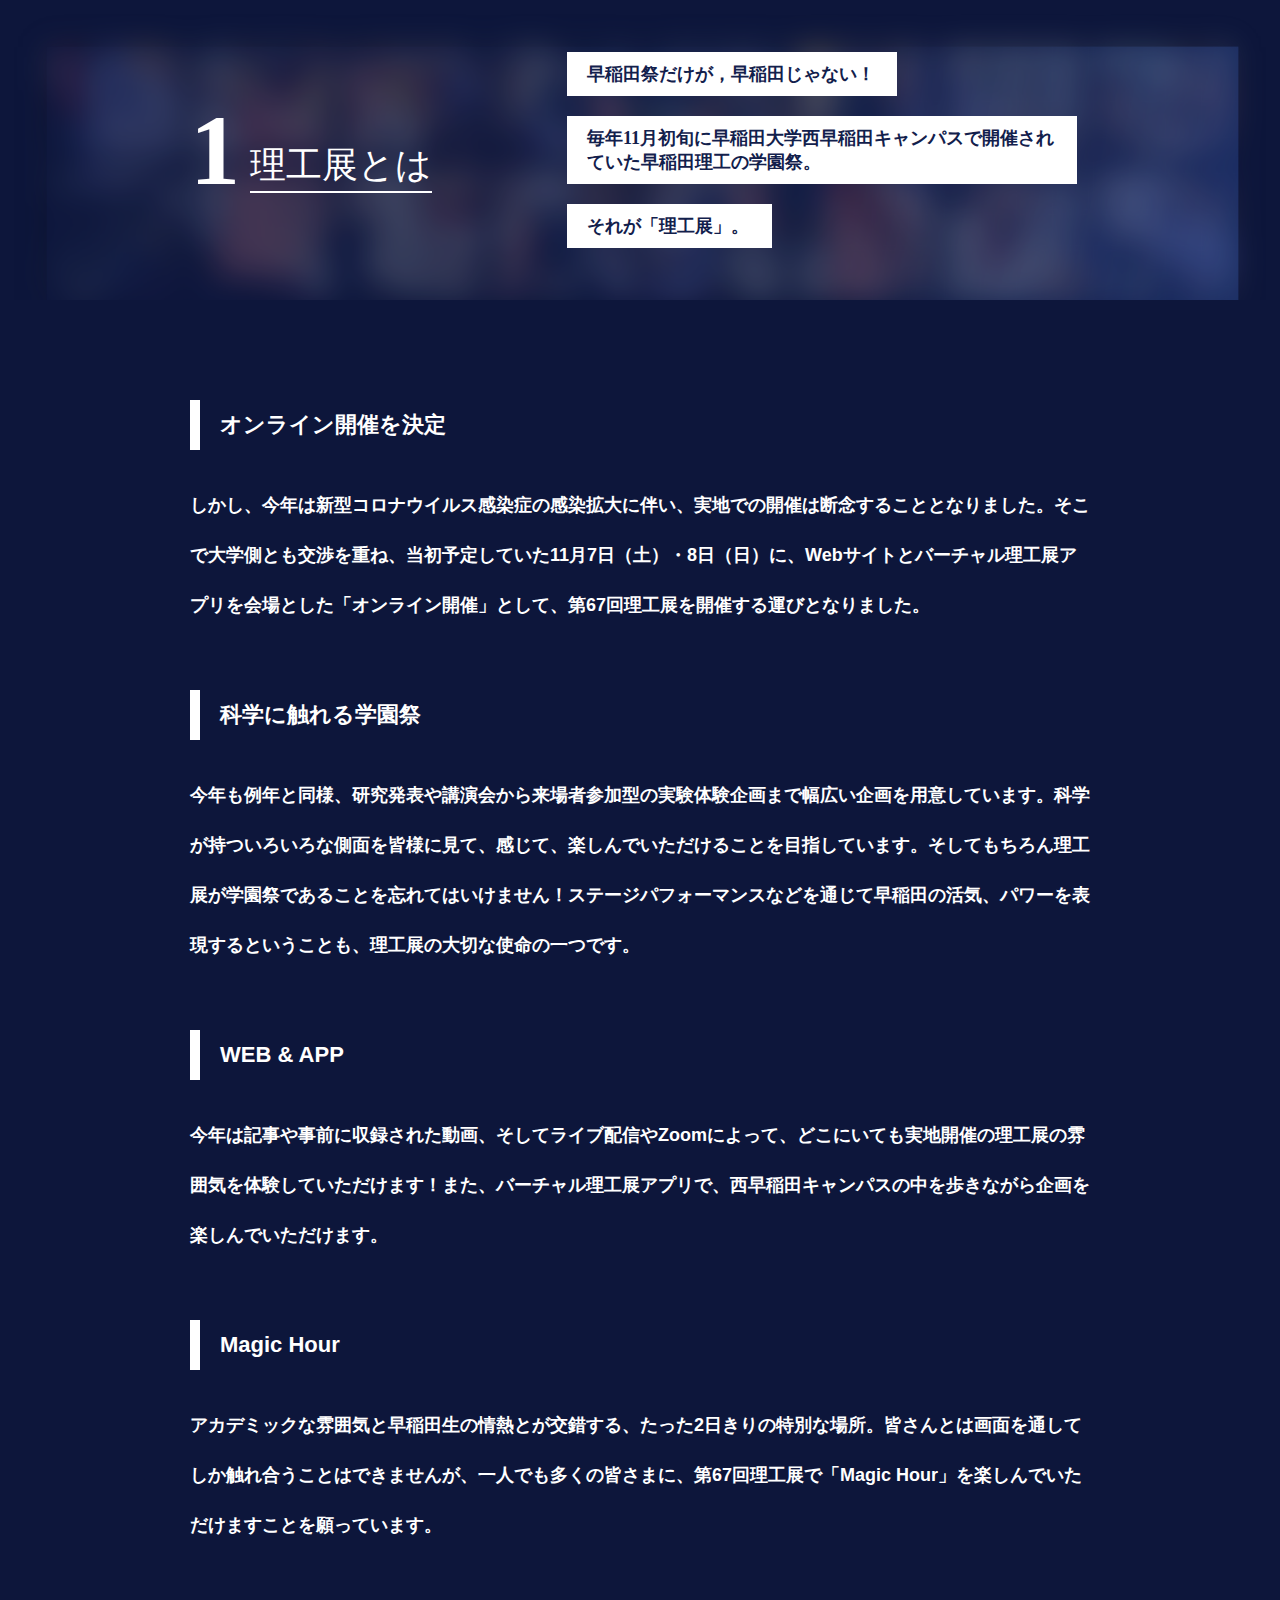
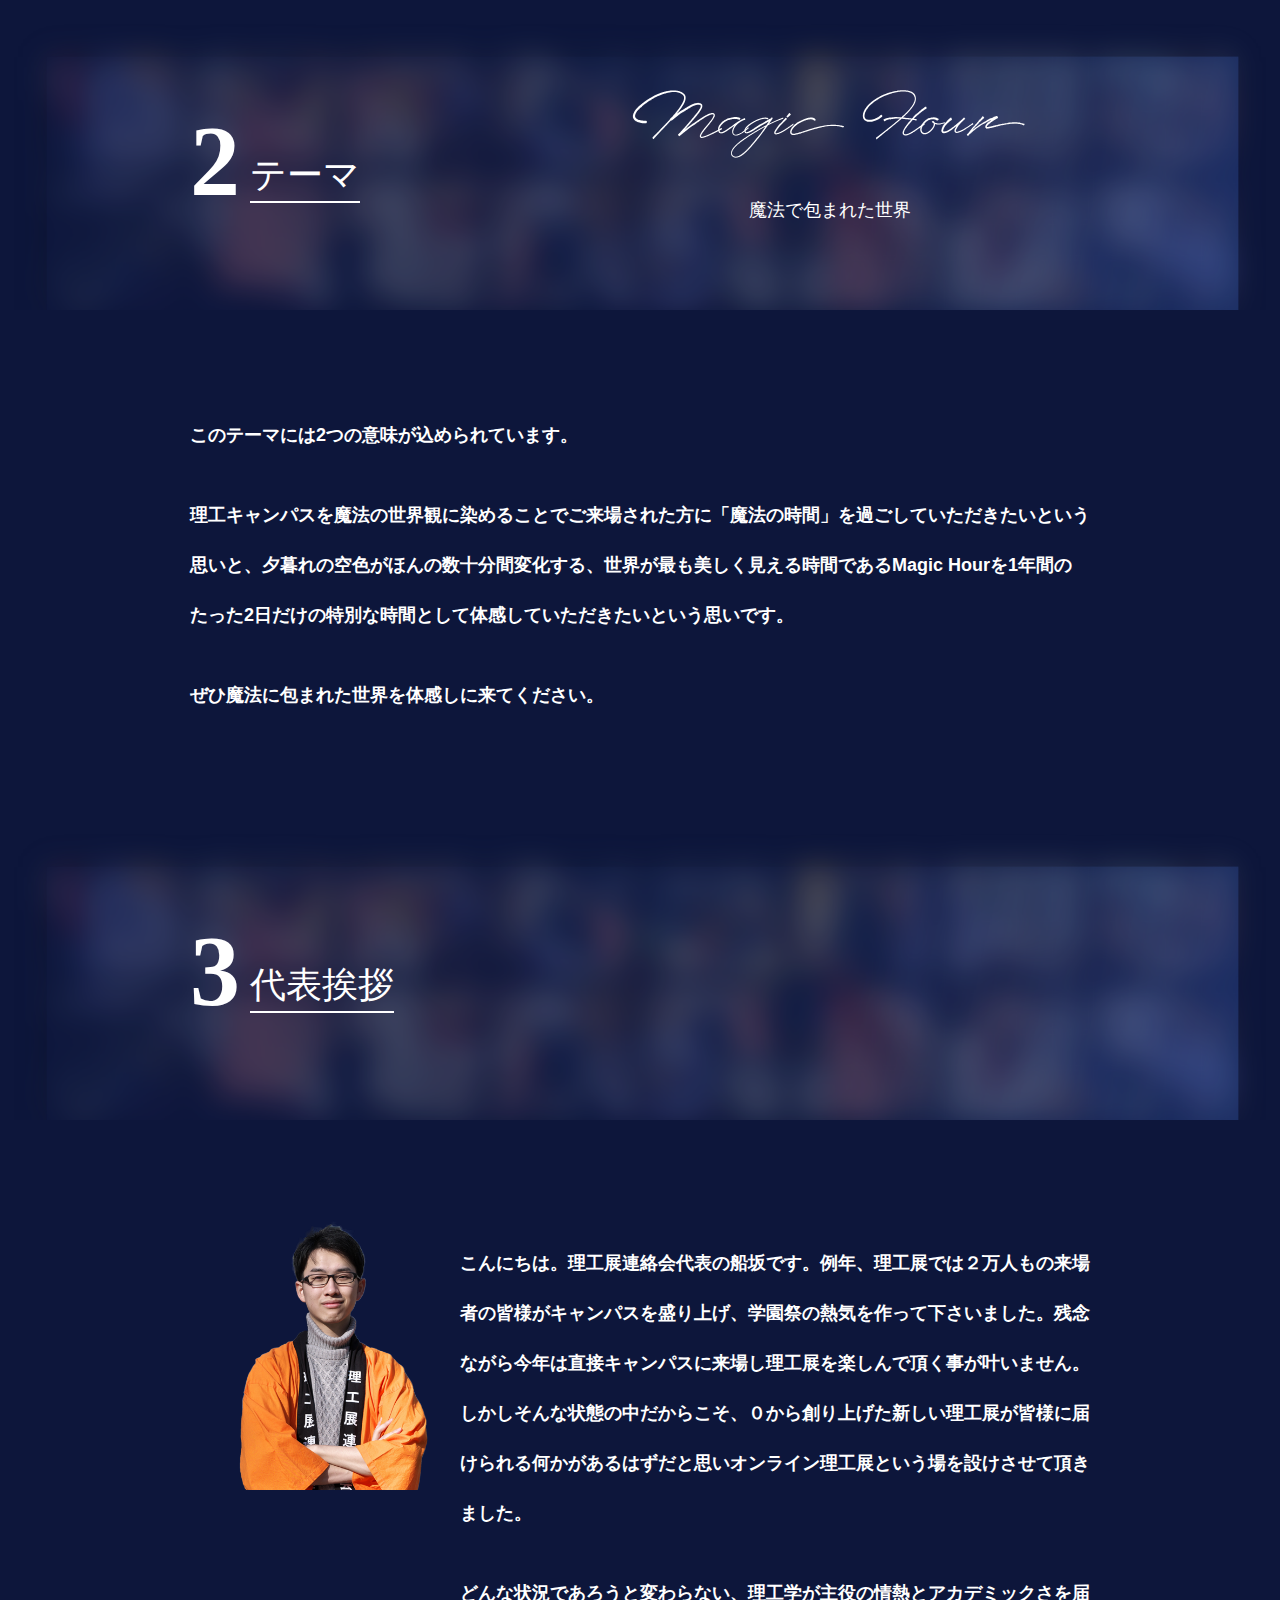
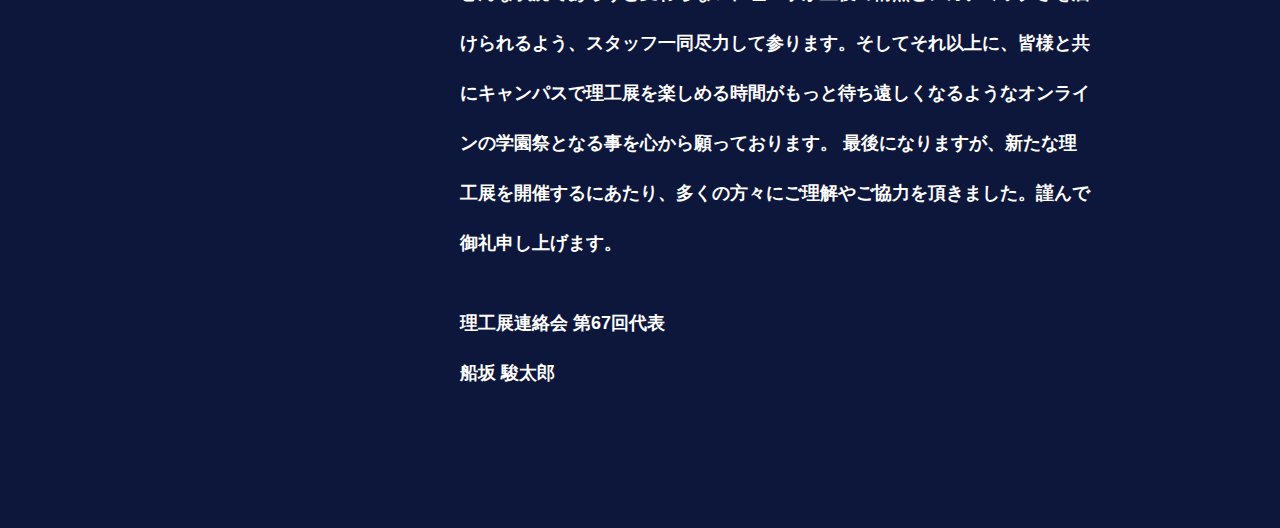
==== about/index.html @ 5e3087aa "アプリ用のやつ" ====
<!DOCTYPE html>
<html lang="ja">
<head>
    <meta charset="UTF-8">
    <meta name="viewport" content="width=device-width, initial-scale=1.0">
    <title>理工展とは - 早稲田理工の学園祭 第67回理工展</title>
</head>
<body>
    <div class = "header">
        <div class = "header2">
            <div class = "name">
                <span>1</span><h1>理工展とは</h1>
            </div>  
            <div class = "first">
                <div class = "waseda">早稲田祭だけが，早稲田じゃない！</div>
                <div class = "year">毎年11月初旬に早稲田大学西早稲田キャンパスで開催されていた早稲田理工の学園祭。</div>
                <div class = "so">それが「理工展」。</div>
            </div> 
        </div>
    </div>
    <div class = "first2">
        <div class = "waseda">早稲田祭だけが，早稲田じゃない！</div>
        <div class = "year">毎年11月初旬に早稲田大学西早稲田キャンパスで開催されていた早稲田理工の学園祭。</div>
        <div class = "so">それが「理工展」。</div>
    </div>
    <div class = "content">
            <h2>オンライン開催を決定</h2>
            <p>しかし、今年は新型コロナウイルス感染症の感染拡大に伴い、実地での開催は断念することとなりました。そこで大学側とも交渉を重ね、当初予定していた11月7日（土）・8日（日）に、Webサイトとバーチャル理工展アプリを会場とした「オンライン開催」として、第67回理工展を開催する運びとなりました。</p>
            <h2>科学に触れる学園祭</h2>
            <p>今年も例年と同様、研究発表や講演会から来場者参加型の実験体験企画まで幅広い企画を用意しています。科学が持ついろいろな側面を皆様に見て、感じて、楽しんでいただけることを目指しています。そしてもちろん理工展が学園祭であることを忘れてはいけません！ステージパフォーマンスなどを通じて早稲田の活気、パワーを表現するということも、理工展の大切な使命の一つです。</p>
            <h2>WEB & APP</h2>
            <p>今年は記事や事前に収録された動画、そしてライブ配信やZoomによって、どこにいても実地開催の理工展の雰囲気を体験していただけます！また、バーチャル理工展アプリで、西早稲田キャンパスの中を歩きながら企画を楽しんでいただけます。</p>
            <h2>Magic Hour</h2>
            <p>アカデミックな雰囲気と早稲田生の情熱とが交錯する、たった2日きりの特別な場所。皆さんとは画面を通してしか触れ合うことはできませんが、一人でも多くの皆さまに、第67回理工展で「Magic Hour」を楽しんでいただけますことを願っています。</p>
    </div>    
    <div class = "header">
        <div class = "header2">
            <div class = "name">
                <span>2</span><h1>テーマ</h1>
            </div>
            <div class = "magic">
                <div class = "Magic_Hour"> </div>
                <div class = "sub">魔法で包まれた世界</div>
            </div>
        </div>
    </div>
    <div class = "magic2">
        <div class = "Magic_Hour"> </div>
        <div class = "sub">魔法で包まれた世界</div>
    </div>
    <div class = "theme">
        <p>このテーマには2つの意味が込められています。</p>
        <p>理工キャンパスを魔法の世界観に染めることでご来場された方に「魔法の時間」を過ごしていただきたいという思いと、夕暮れの空色がほんの数十分間変化する、世界が最も美しく見える時間であるMagic Hourを1年間のたった2日だけの特別な時間として体感していただきたいという思いです。</p>
        <p>ぜひ魔法に包まれた世界を体感しに来てください。</p>
    </div>
    <div class = "header">
        <div class = "header2">
            <div class = "name">
                <span>3</span>
                <h1>代表挨拶</h1>
            </div>
        </div>
    </div>
    <div class = "Funasaka">
        <img src = "representative.png" class = "representative" width = "30%" height = "40%" alt = "代表　船坂　駿太郎">
        <div class = "message">
            <p>こんにちは。理工展連絡会代表の船坂です。例年、理工展では２万人もの来場者の皆様がキャンパスを盛り上げ、学園祭の熱気を作って下さいました。残念ながら今年は直接キャンパスに来場し理工展を楽しんで頂く事が叶いません。しかしそんな状態の中だからこそ、０から創り上げた新しい理工展が皆様に届けられる何かがあるはずだと思いオンライン理工展という場を設けさせて頂きました。</p>
            <p>どんな状況であろうと変わらない、理工学が主役の情熱とアカデミックさを届けられるよう、スタッフ一同尽力して参ります。そしてそれ以上に、皆様と共にキャンパスで理工展を楽しめる時間がもっと待ち遠しくなるようなオンラインの学園祭となる事を心から願っております。
                最後になりますが、新たな理工展を開催するにあたり、多くの方々にご理解やご協力を頂きました。謹んで御礼申し上げます。</p>
            <p>理工展連絡会 第67回代表<br>船坂 駿太郎</p>
        </div>
    </div>
</body>
</html>

<style>
    body{
        background-color: #0D163B;
        margin: 0;
        width: 100%;
        padding:0px 0px 100px 0px;
        font-family: "Yu Gothic", "游ゴシック", "YuGothic", "游ゴシック体", "ヒラギノ角ゴ Pro W3", "メイリオ", 'Noto Sans JP', sans-serif;
    }

    .back1{
        background-image: url(back.png);
        height: 500px;
        width: 100%;
        top: 0px;
        background-size: cover;
        position: absolute;
        z-index: 1;
    }

    .back2{
        background-image: url(back.png);
        height: 500px;
        width: 100%;
        background-size: cover;
        position: absolute;
        top: 1900px;
        z-index: 1;
    }

    .back3{
        background-image: url(back.png);
        height: 500px;
        width: 100%;
        background-size: cover;
        top: 2950px;
        z-index: 1;

    }
    
    .header{
        display: flex;
        width: 100%;
        height: 300px;
        margin: 0px 0px 100px 0px;
        margin-top: 0;
        background-image: url(back.png);
        background-size: cover;
    }

    .header2{
        display: flex;
        height: 300px;
        width: 900px;
        margin: 0 auto;
        align-items: center;

    }
    .name{
        display:flex;
        flex-direction: row;
    }

    span{
        color: white;
        font-size: 100px;
        font-family: 'Century Gothic';
        font-weight:bold;
        margin-right: 10px;
    }

    .first{
        margin-left: 15%;
        margin-top: 20px;
        vertical-align: center;
        width: auto;
        font-weight: bold;
        z-index: 10;
        font-size: 18px;
    }

    .first2{
        display: none;
    }

    .first div{
        color: #12204C;
        background-color: white;
        font-family: 'Yu Gothic';
        margin-bottom: 20px;
        padding: 10px 20px;
    }

    .waseda{
        width: 290px
    }
    .year{
        width: 470px
    }
    .so{
        width: 165px;
    }

    .magic{
        color: white;
        line-height: 100px;
        top:2040px;
        margin-left: 30%;
        text-align: center;
    }

    .magic2{
        display: none;
    }

    .Magic_Hour{
        background-image: url("magicHour.svg");
        background-repeat: no-repeat;
        height: 100px;
        width: 400px;
        background-size: cover;
    }
    
    .sub{
        font-size: 18px;
        font-family: "Yu Gothic", "游ゴシック", "YuGothic", "游ゴシック体", "ヒラギノ角ゴ Pro W3", "メイリオ", 'Noto Sans JP', sans-serif;
    }

    .content{
        margin-top: 280px;
        line-height: 50px;
        width: 900px;
        margin: 0 auto;
    }
    
    .content p{
        margin-bottom: 60px;
        font-weight: bold;
        line-height: 50px;
        font-size: 18px;
        color: white;
    }

    .theme{
        color: white;
        font-family: "Yu Gothic", "游ゴシック", "YuGothic", "游ゴシック体", "ヒラギノ角ゴ Pro W3", "メイリオ", 'Noto Sans JP', sans-serif;
        font-weight:40px;
        font-size:18px;
        margin: 0px auto 100px auto;
        font-weight: bold;
        line-height: 50px;
        width: 900px;
    }

    .theme p:not(:last-child){
        margin-bottom: 30px;
    }
        
    h1{
        color: white;
        height:50px;
        width: auto;
        margin: 125px 0px;
        vertical-align: center;
        margin: 48px 0px 0px 0px;        
        font-size: 36px;
        font-weight: normal;
        padding: 0;
        border-bottom: white solid 2px;
        display: inline-block;
    }

    h2{
        color: white;
        border-left: white solid 10px;
        padding-left: 20px;
        margin-bottom: 30px;
        font-size: 22px;
    }
    .message{
        color: white;
        font-weight:40px;
        font-size:18px;
        font-weight: bold;
        line-height: 50px;
        font-family: "Yu Gothic", "游ゴシック", "YuGothic", "游ゴシック体", "ヒラギノ角ゴ Pro W3", "メイリオ", 'Noto Sans JP', sans-serif;
        width: 900px;
        margin: 0 auto;
    }

    .message p {
        margin-bottom: 30px;
    }
    
    .Funasaka{
        display: flex;
        width: 900px;
        margin: 0 auto;
    }

/*1000px以下*/
@media screen and (max-width: 1000px) {
    body{
        background-color: #0D163B;
        margin: 0;
        padding:0px 0px 100px 0px;
    }

    .theme{
        margin-top: 350px;
        line-height: 50px;
        width: 550px;
        margin: 0 auto;
    }

    .box{
        top: 0px;
        position: relative;
        z-index: 5;
        width: 550px;
    }

    span{
        color: white;
        font-size: 100px;
        height:100px;
        line-height: 100px;
        font-family: 'Century Gothic';
        font-weight:bold;
        margin-right: 10px;
    }

    .first{
        display: none;
    }

    .first2{
        display: block;
        margin: 0 auto 80px auto;
        word-break: break-all;
        top: 400px;
        width: auto;
        font-weight: bold;
        font-size: 20px;
        text-align: center;
    }

    .first2 div{
        color: #12204C;
        background-color: white;
        font-family: "Yu Gothic", "游ゴシック", "YuGothic", "游ゴシック体", "ヒラギノ角ゴ Pro W3", "メイリオ", 'Noto Sans JP', sans-serif;
        margin-bottom: 20px;
        padding: 10px;
    }
    .waseda{
        color: #12204C;
        background-color: white;
        word-break: break-all;
        width: 350px;
        margin: 0 auto;
        
    }
    .year{
        word-break: break-all;
        width: 590px;
        margin: 0 auto;
    }
    .so{
        word-break: break-all;
        margin: 0 auto;
        width: 200px;
        text-align: center;
        color: #12204c;
        background-color: white;
    }

    .magic{
        display: none;
    }
        
    .magic2{
        display: block;
        margin:0 auto;
        width: 100%;
        color: #12204c;
        top: 2750px;
        left: 0;
        margin-top: 0px;
    }

    .Magic_Hour{
        color: #12204c;
        font-size: 50px;
        font-family: 'Monotype Corsiva';
        background-color: white;
        margin: 0 auto;
        margin-bottom: 10px;
        line-height: 80px;
        background-image: url("magicHour_dark.svg");
        padding-left: 10px;
        padding-right: 10px;
        background-repeat: no-repeat;
        height: 100px;
        width: 350px;
        background-size: 330px;
        background-position: 20px;
    }
    
    .sub{
        color:#12204c;
        font-size: 18px;
        font-family: "Yu Gothic", "游ゴシック", "YuGothic", "游ゴシック体", "ヒラギノ角ゴ Pro W3", "メイリオ", 'Noto Sans JP', sans-serif;
        background-color: white;
        margin: 0 auto;
        height: 40px;
        line-height: 40px;
        text-align: center;
        width:200px;
    }
    .content p{
        margin-bottom: 60px;
        font-weight: bold;
        line-height: 50px;
        font-size: 18px;
        font-family: 'Yu Gothic';
        color: white;
    }
    .content{
        line-height: 50px;
        width: 550px;
        margin: 0 auto;
    }

    .content p{
        margin-top: 20px;
        font-size: 16px;
        line-height: 40px;
        margin-bottom: 30px;
    }

    .theme{
        color: white;
        font-family: 'Yu Gothic';
        margin-top: 100px;
        margin-bottom: 100px;
        font-weight:40px;
        font-size:16px;
        font-weight: bold;
        line-height: 50px;
    }
        
    h1{
        color: white;
        height:55px;
        line-height: 55px;
        vertical-align: center;
        margin: 31px 0px 0px 0px;        
        font-size: 36px;
        font-weight: normal;
        padding: 0;
        border-bottom: white solid 2px;
    }

    .name{
        margin: 0 auto;
    }

    h2{
        color: white;
        border-left: white solid 10px;
        padding-left: 20px;
        margin-bottom: 30px;
        font-size: 20px;
    }
    .message{
        color: white;
        font-weight:40px;
        font-size:16px;
        font-weight: bold;
        line-height: 50px;
        margin-top: 90px;
        width: 550px;
        margin: 100px auto 0px auto;
    }
    .Funasaka{
        display: block;
        width: 550px;
        margin-top: 100px;
    }
    .representative{
        display:block;
        margin: 0 auto;
        height:300px;
        width: 300px;
        margin-top: 30px;
    }
}
/*600px以下*/
@media screen and (max-width: 600px) {
    
    .box{
        margin: 0 auto;
        width: 300px;
    }

    .first2{
        margin: 0px auto 30px auto;
        margin-top: 0px;
        font-size: 14px;
        width: calc(100% - 20px);
        padding: 0px 10px;
        top: 380px;
    }

    .header{
        height: 200px;
        align-items: center;
        margin-bottom: 30px;
    }

    h1{
        font-size: 28px;
        margin-top: 24px;
    }

    span{
        font-size: 80px;
        margin-right: 20px;
    }

    h2{
        margin: 0;
        font-size: 18px;
        line-height: 50px;
        padding-left: 20px;
    }

    .waseda{
        word-break: break-all;
        width:250px;
        margin: 0 auto;
    }

    .year{
        word-break: break-all;
        margin: 0 auto;
        width: 295px;
    }

    .so{
        word-break: break-all;
        margin: 0 auto;
        width: 180px;
    }

    .content p{
        font-size: 16px;
    }

    .magic{
        top: 3300px;
    }

    .Magic_Hour{
        background-color: none;
        height: 80px;
        width: 280px;
        padding: 0px;
        background-size: 240px;
        
    }

    img{
        margin: 0 auto;
    }

    .Funasaka{
        display: block;
        margin-top: 100px;
    }

    .content{
        width: calc(100% - 20px);
        margin: 0 auto;
        margin: 0px 10px;

    }

    .theme{
        width: calc(100% - 20px);
        margin : 30px auto 30px auto;
        font-size: 16px;
        line-height: 40px;
    }

    .Funasaka{
        width: calc(100% - 20px);
        margin: 0 auto;
        margin: 0px 10px;

    }

    .Funasaka p{
        margin-bottom: 30px;
    }

    .message{
        width: calc(100% - 20px);
        font-size: 16px;
        line-height: 40px;
        margin-top: 30px;
    }

}   
</style>
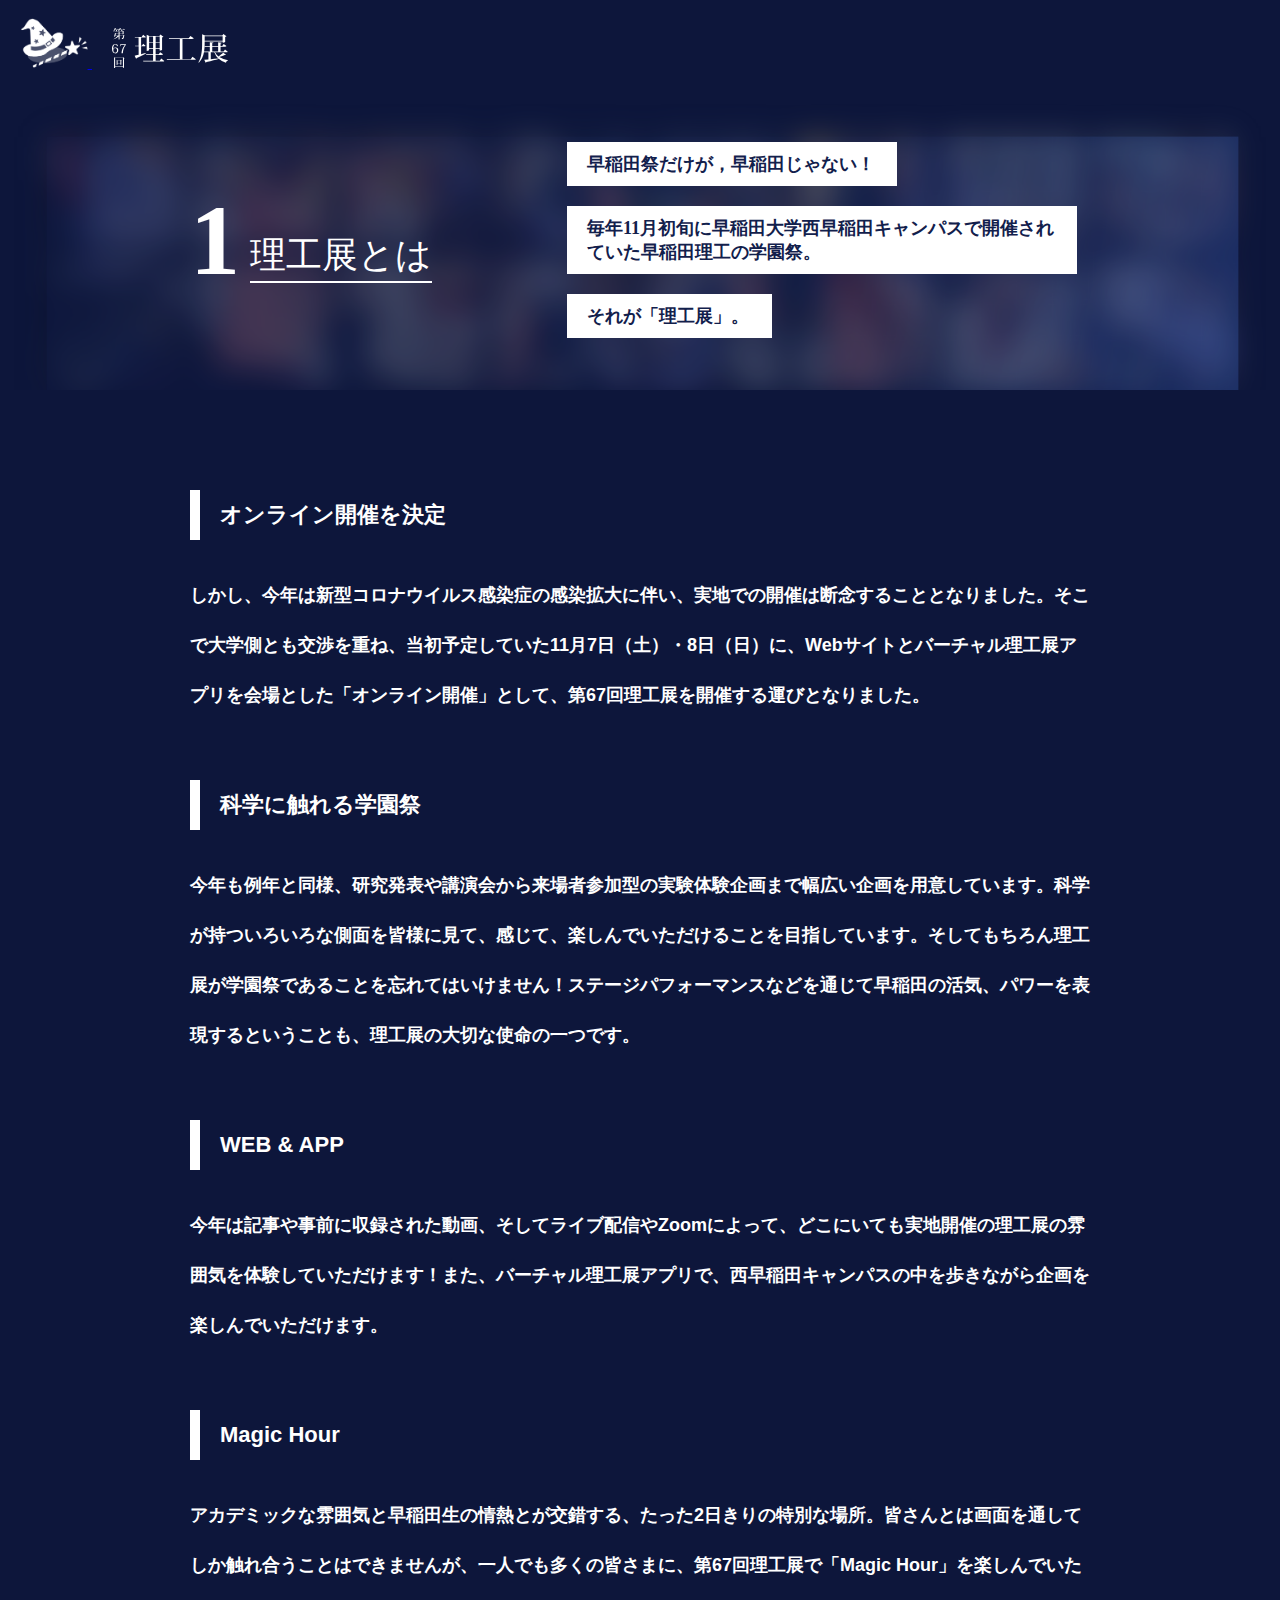
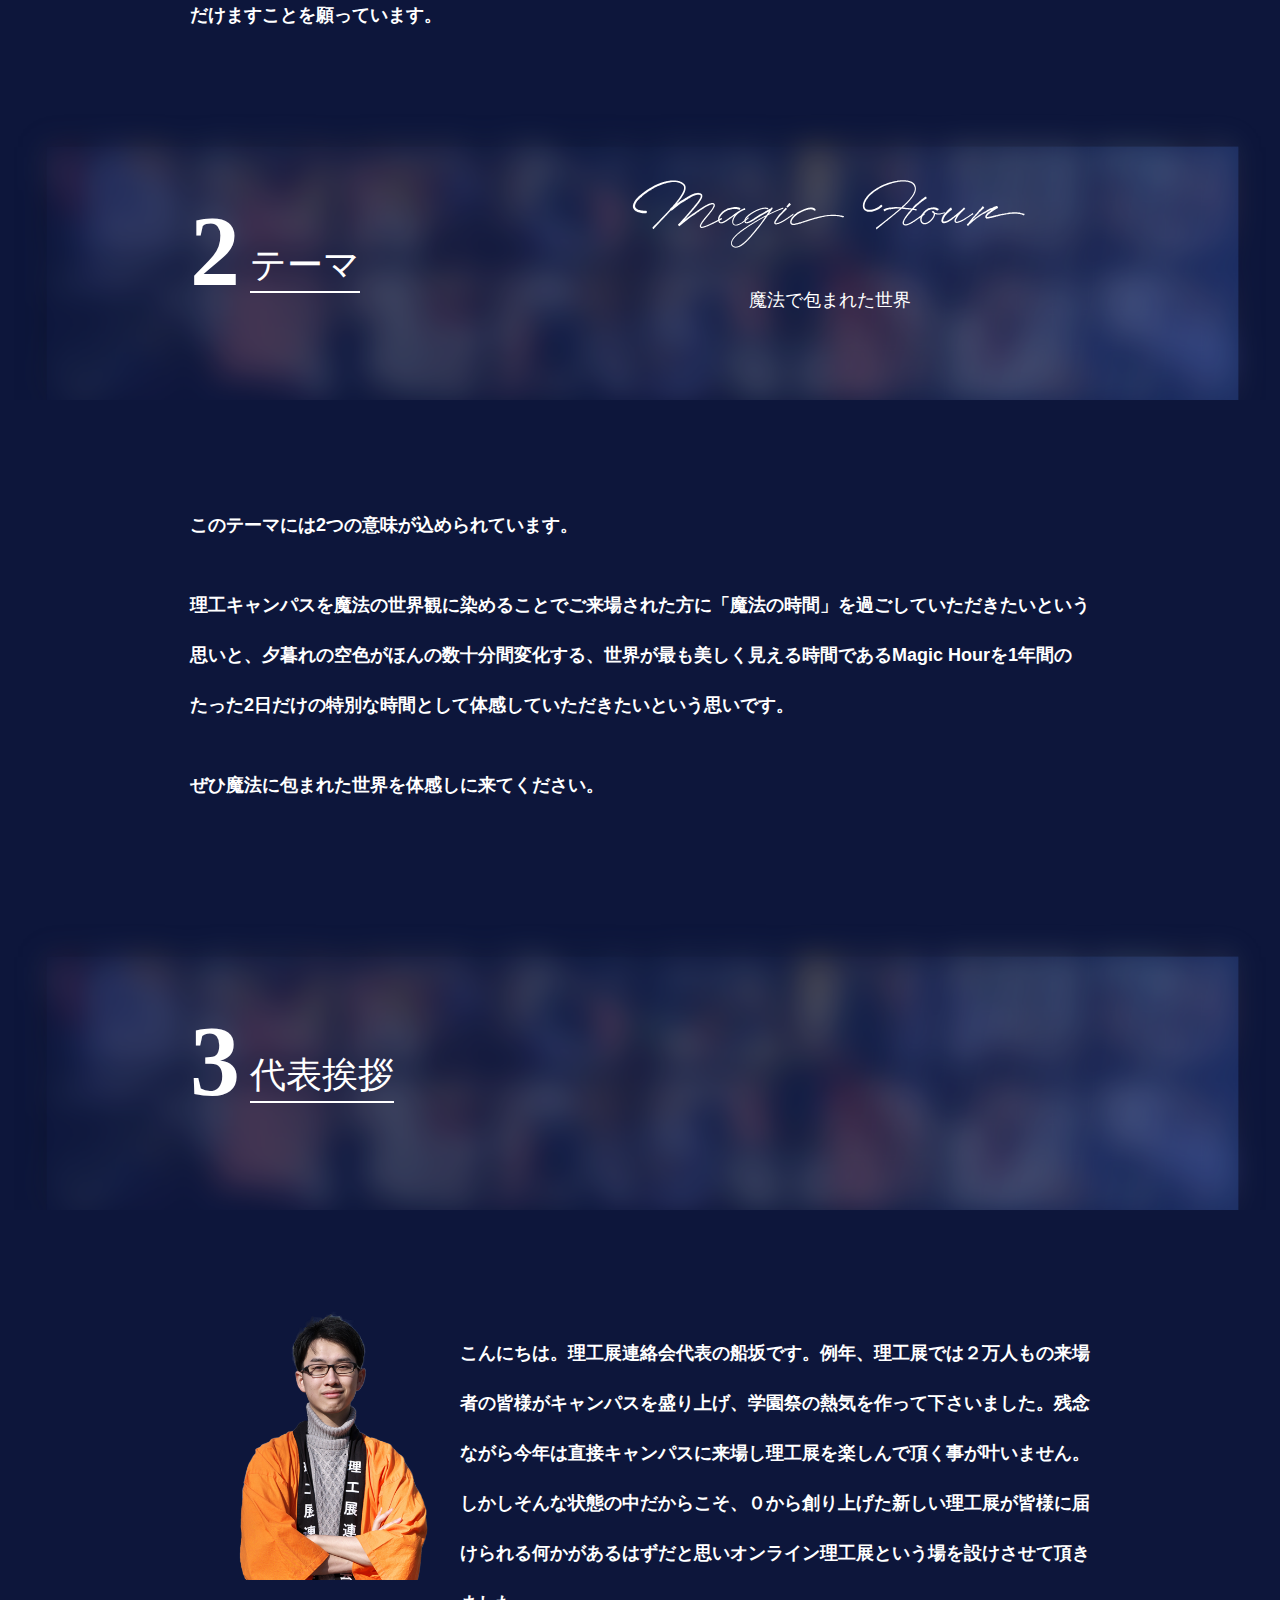
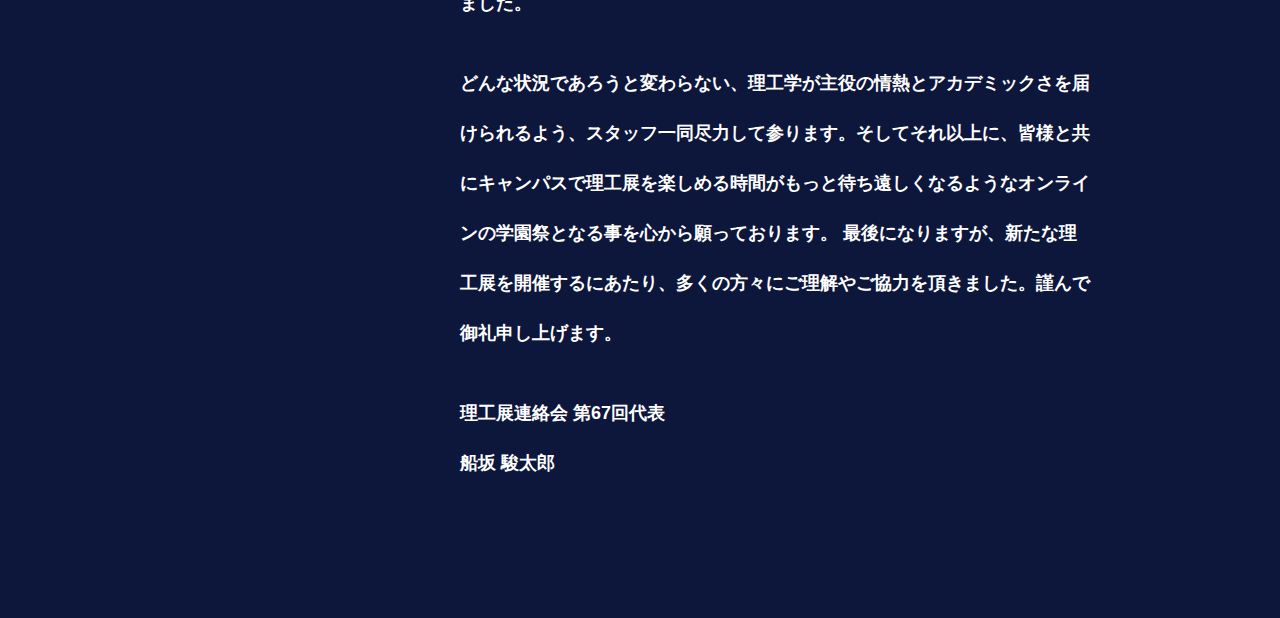
==== commit 3724a52d: "rootへのリンクをヘッダーに" ====
--- a/about/index.html
+++ b/about/index.html
@@ -1,11 +1,24 @@
 <!DOCTYPE html>
 <html lang="ja">
 <head>
+    <!-- Global site tag (gtag.js) - Google Analytics -->
+    <script async src="https://www.googletagmanager.com/gtag/js?id=UA-117940930-1"></script>
+    <script>
+        window.dataLayer = window.dataLayer || [];
+        function gtag(){dataLayer.push(arguments);}
+        gtag('js', new Date());
+        gtag('config', 'UA-117940930-1');
+    </script>
     <meta charset="UTF-8">
     <meta name="viewport" content="width=device-width, initial-scale=1.0">
     <title>理工展とは - 早稲田理工の学園祭 第67回理工展</title>
 </head>
 <body>
+    <header>
+        <a href = "/"><img src = "logo.png" alt = "ロゴ" class = "icon">
+        <img src = "logo-text.svg" alt = "ロゴ" class = "text"></a>
+    </header>
+
     <div class = "header">
         <div class = "header2">
             <div class = "name">
@@ -271,6 +284,25 @@
         width: 900px;
         margin: 0 auto;
     }
+    
+    header {
+        display: flex;
+        width: calc(100% - 40px);
+        height: 50px;
+        padding: 20px 20px;
+        z-index: 10000;
+        align-items: center;
+    }
+
+    header .icon {
+        height: 50px;
+        width: calc(50px/490*662);
+    }
+
+    header .text {
+        height: 40px;
+        margin: 0 auto 0 20px;
+    }
 
 /*1000px以下*/
 @media screen and (max-width: 1000px) {
@@ -584,6 +616,28 @@
         line-height: 40px;
         margin-top: 30px;
     }
-
 }   
+@media screen and (max-width: 700px) {
+  header {
+    position: fixed;
+    display: flex;
+    width: calc(100% - 20px);
+    height: 35px;
+    padding: 20px 10px;
+  }
+
+  header .icon {
+    height: 35px;
+    width: calc(35px/490*662);
+  }
+  
+  header .text {
+    height: 30px;
+    margin-left: 10px;
+  }
+
+  header select {
+    display: none;
+  }
+}
 </style>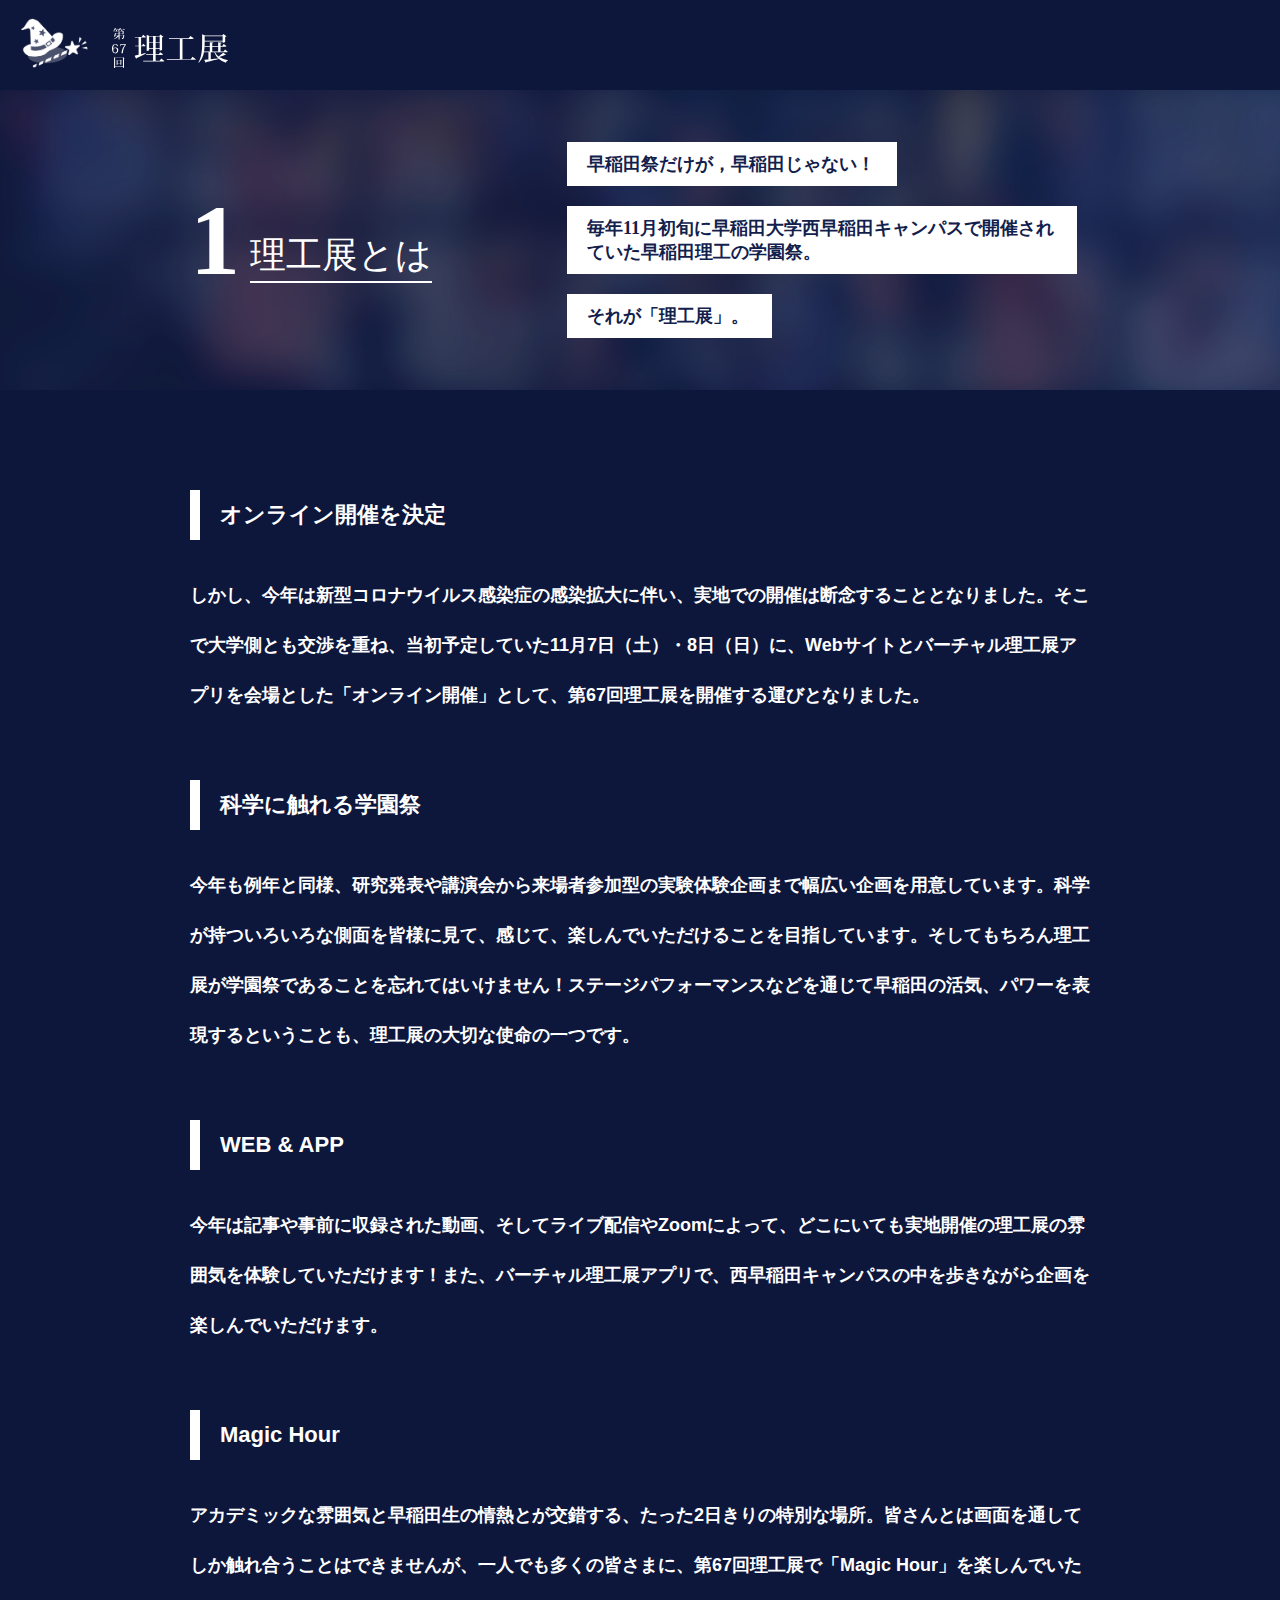
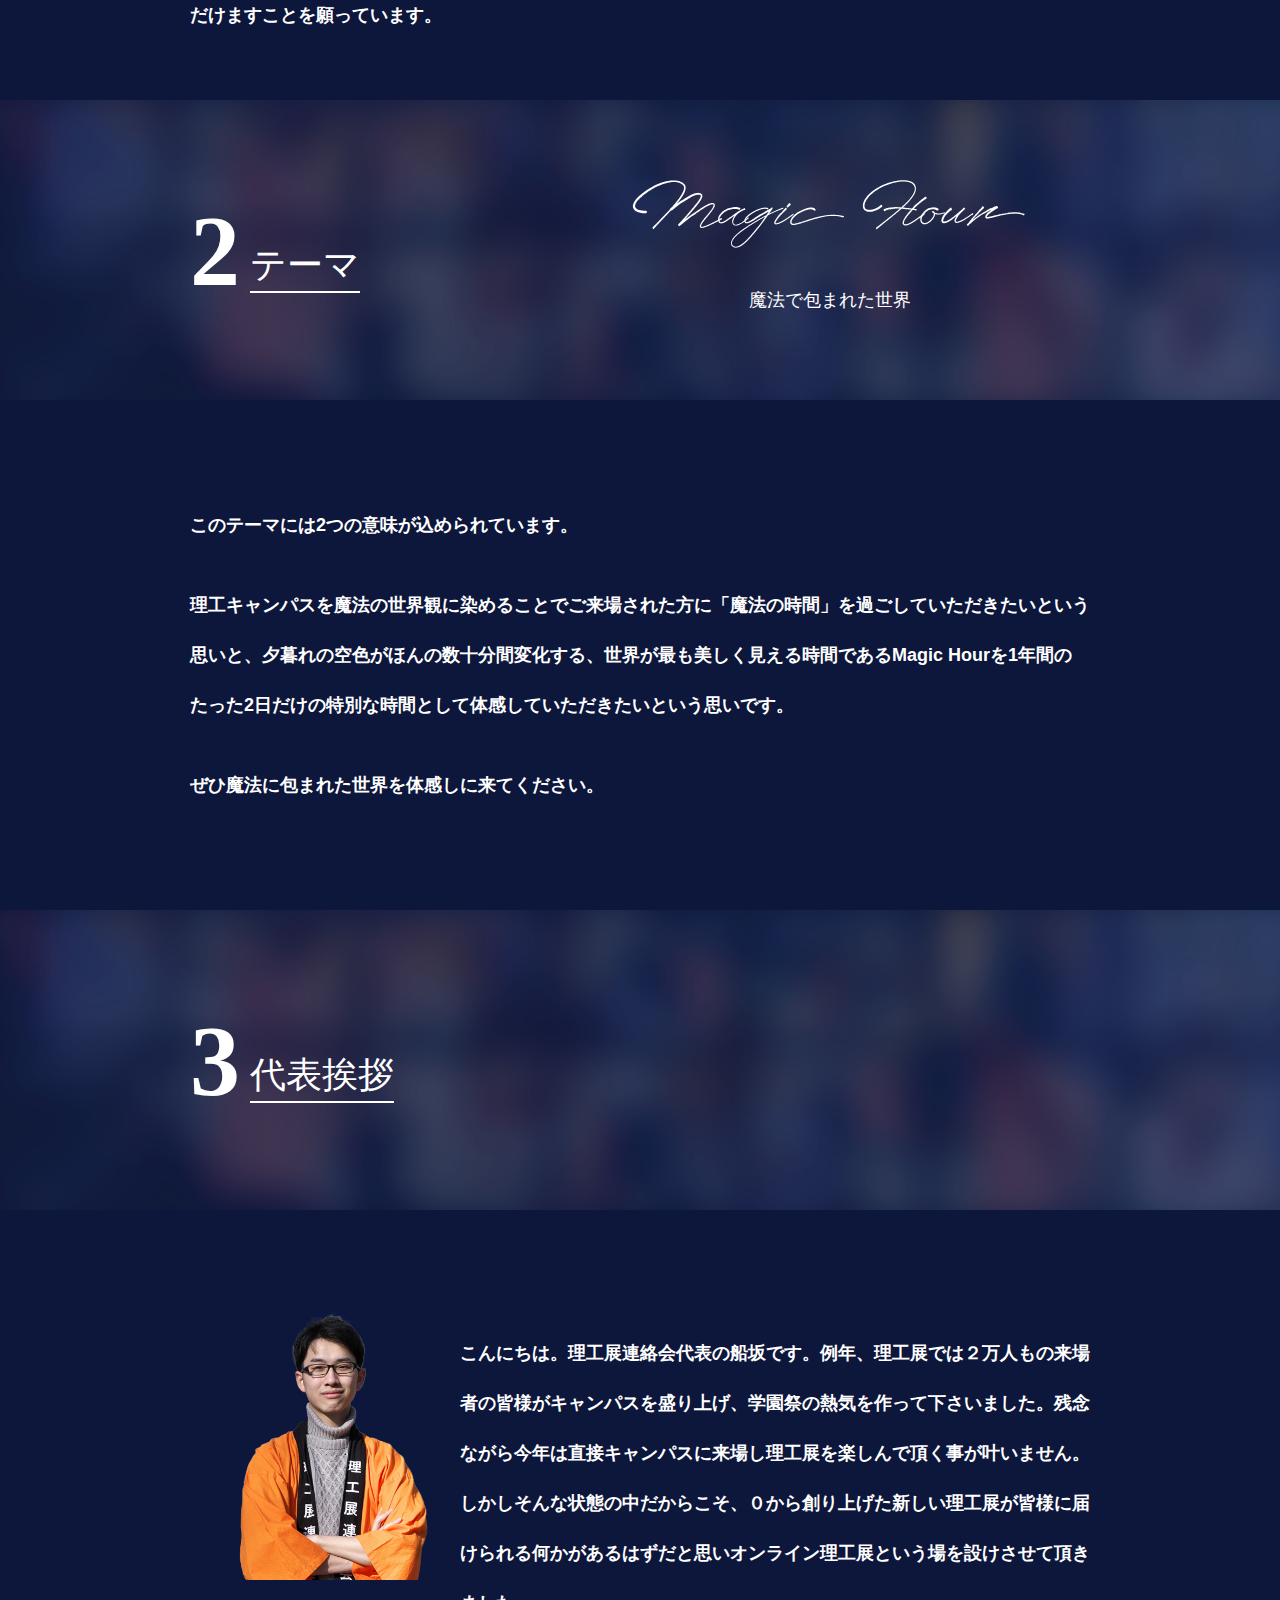
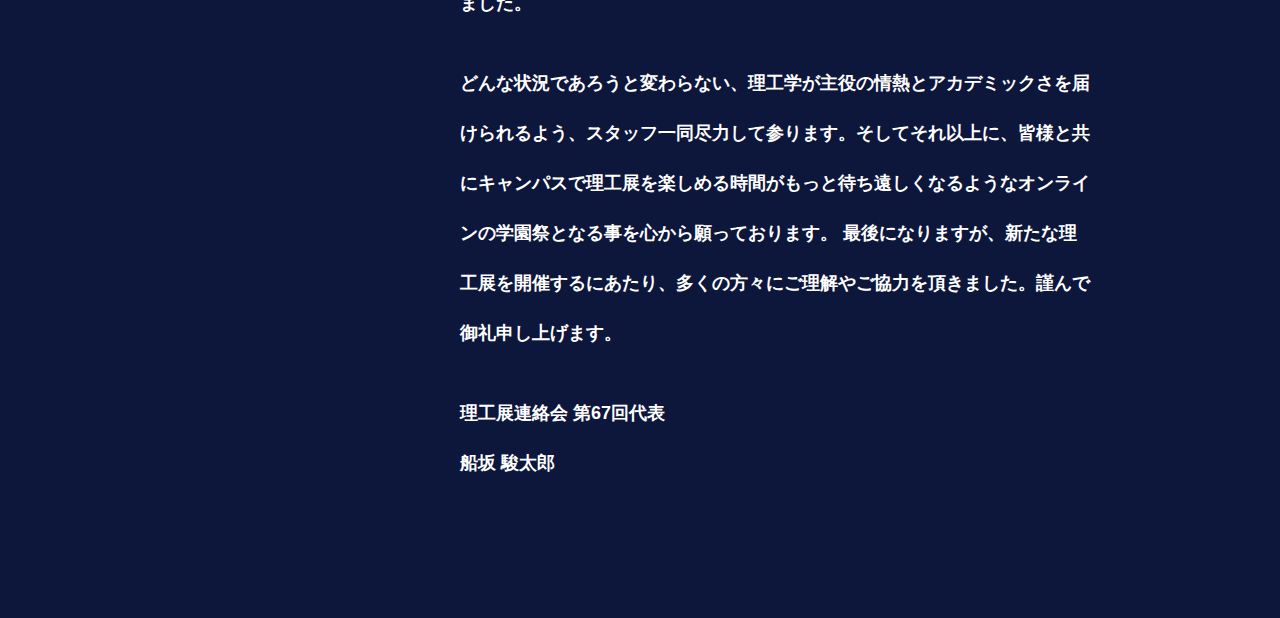
==== commit 9de021d9: "下線消した" ====
--- a/about/index.html
+++ b/about/index.html
@@ -294,6 +294,10 @@
         align-items: center;
     }
 
+    header a {
+        text-decoration: none;
+    }
+
     header .icon {
         height: 50px;
         width: calc(50px/490*662);
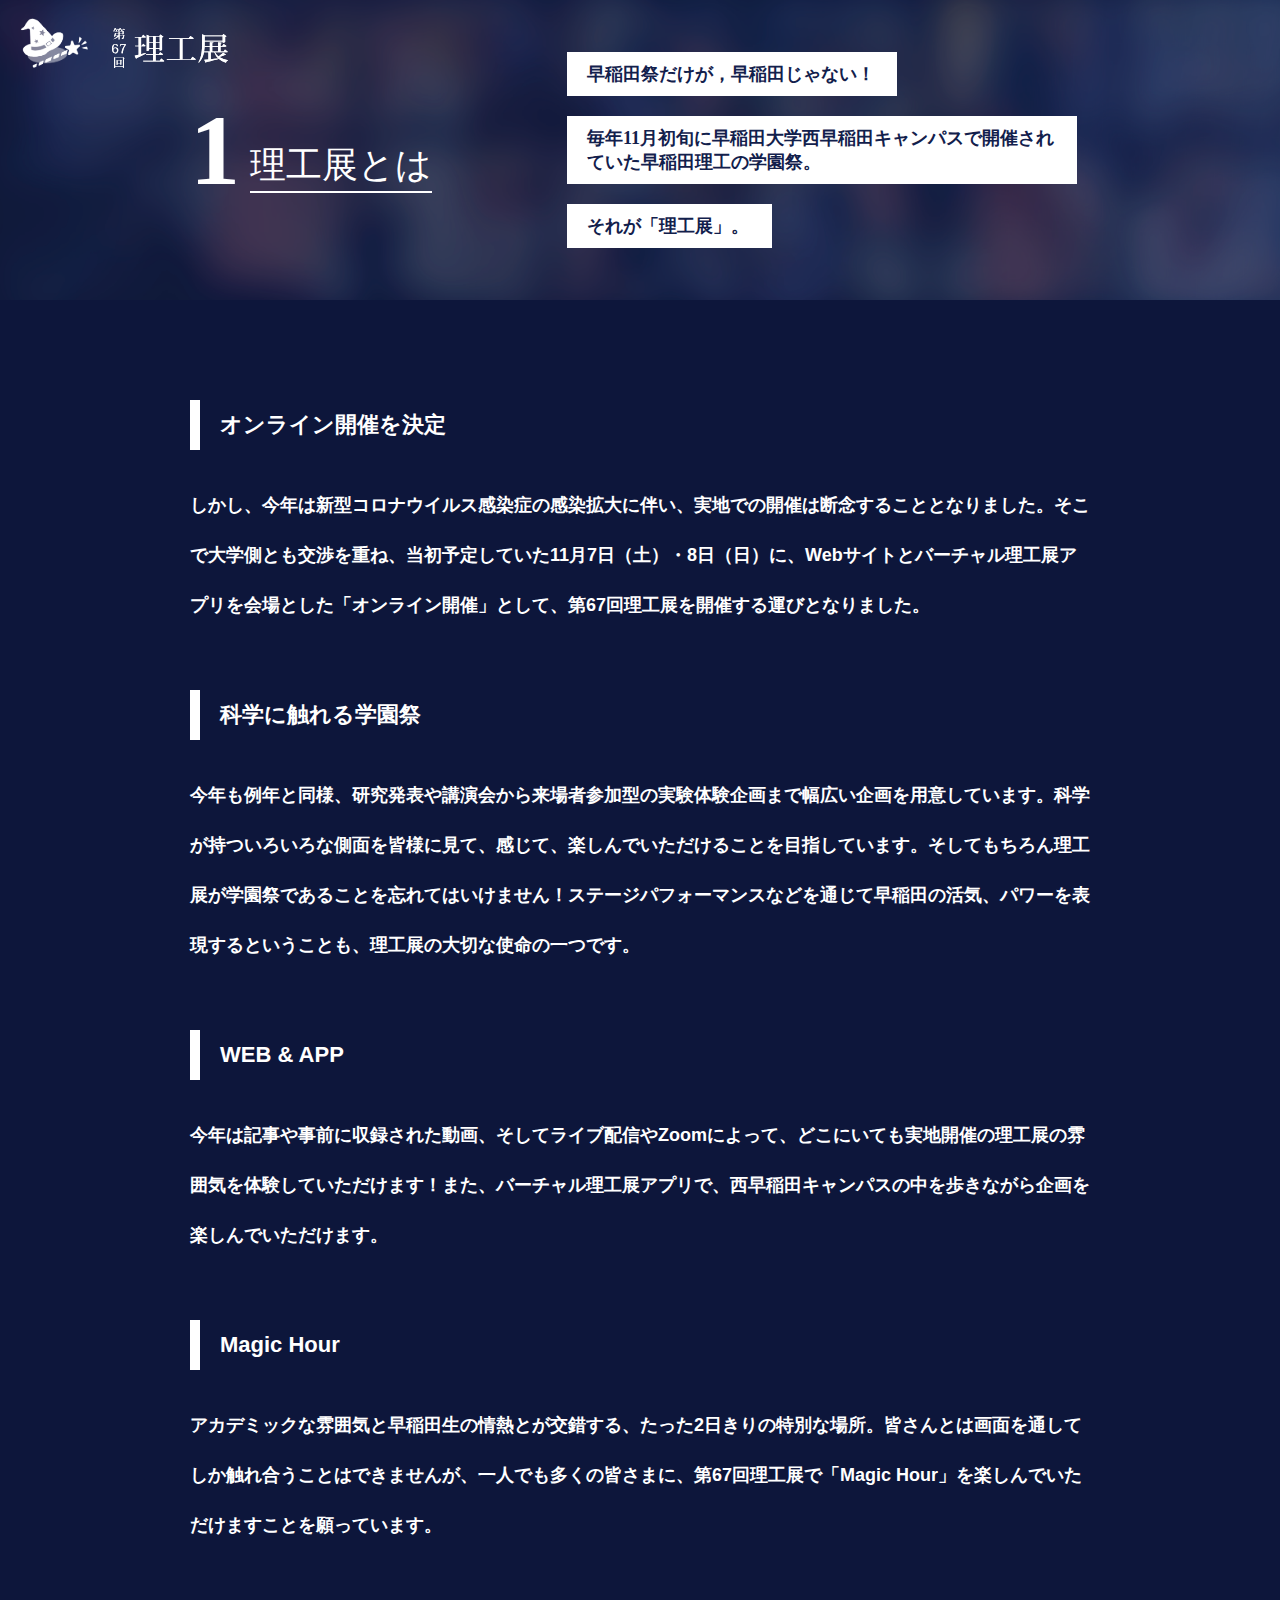
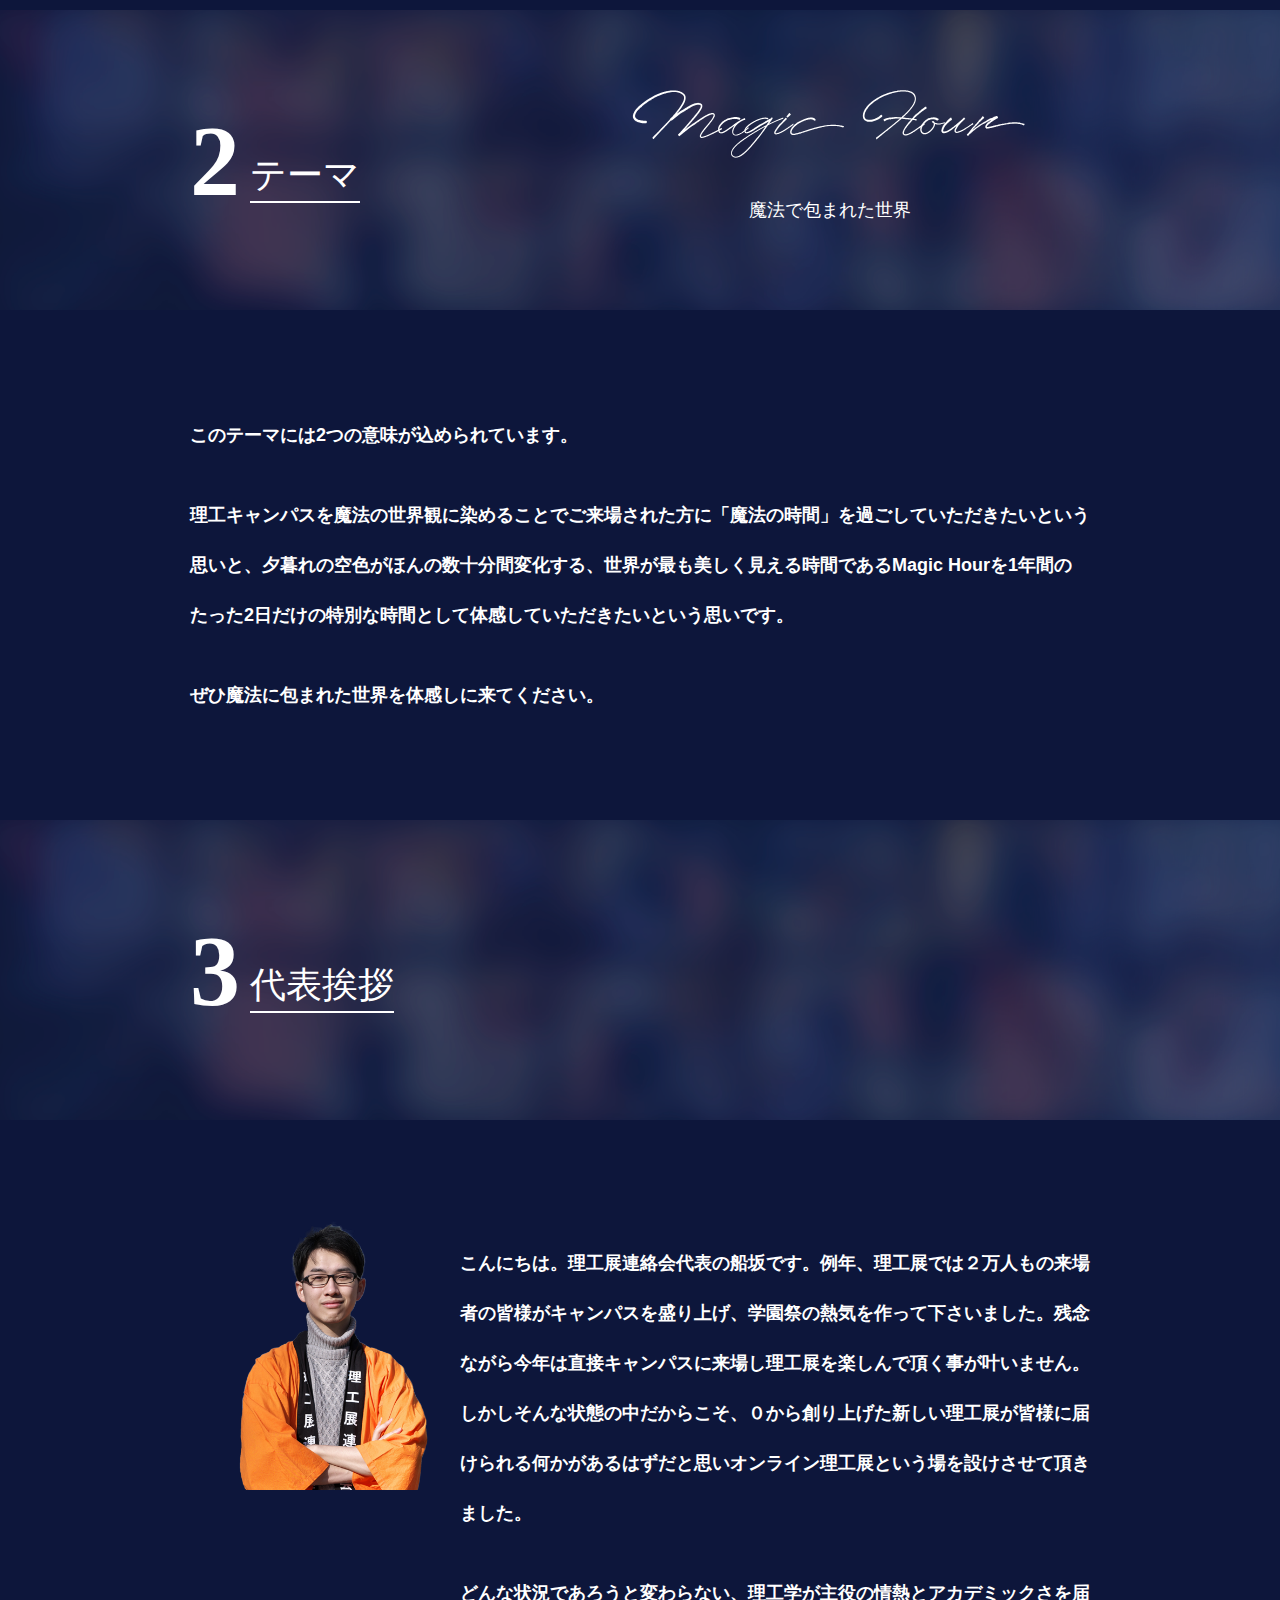
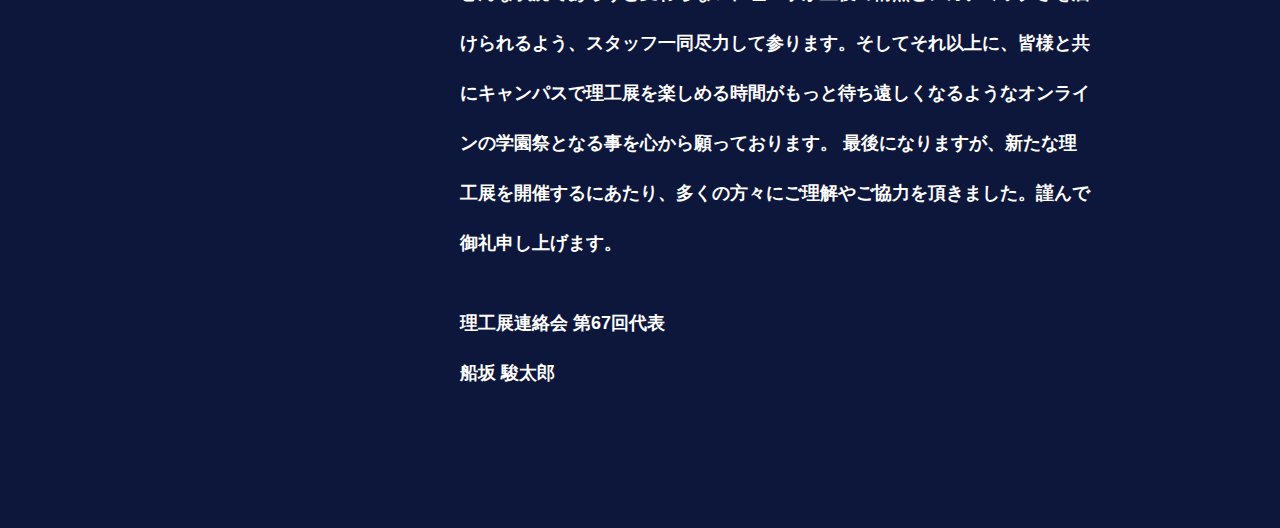
==== commit da4fcf74: "ヘッダー再修正" ====
--- a/about/index.html
+++ b/about/index.html
@@ -20,6 +20,10 @@
     </header>
 
     <div class = "header">
+        <header>
+            <a href = "/"><img src = "logo.png" alt = "ロゴ" class = "icon">
+            <img src = "logo-text.svg" alt = "ロゴ" class = "text"></a>
+        </header>
         <div class = "header2">
             <div class = "name">
                 <span>1</span><h1>理工展とは</h1>
@@ -286,6 +290,10 @@
     }
     
     header {
+        position: absolute;
+        top: 0;
+        left: 0;
+        pointer-events: none;
         display: flex;
         width: calc(100% - 40px);
         height: 50px;
@@ -295,6 +303,7 @@
     }
 
     header a {
+        pointer-events: initial;
         text-decoration: none;
     }
 
